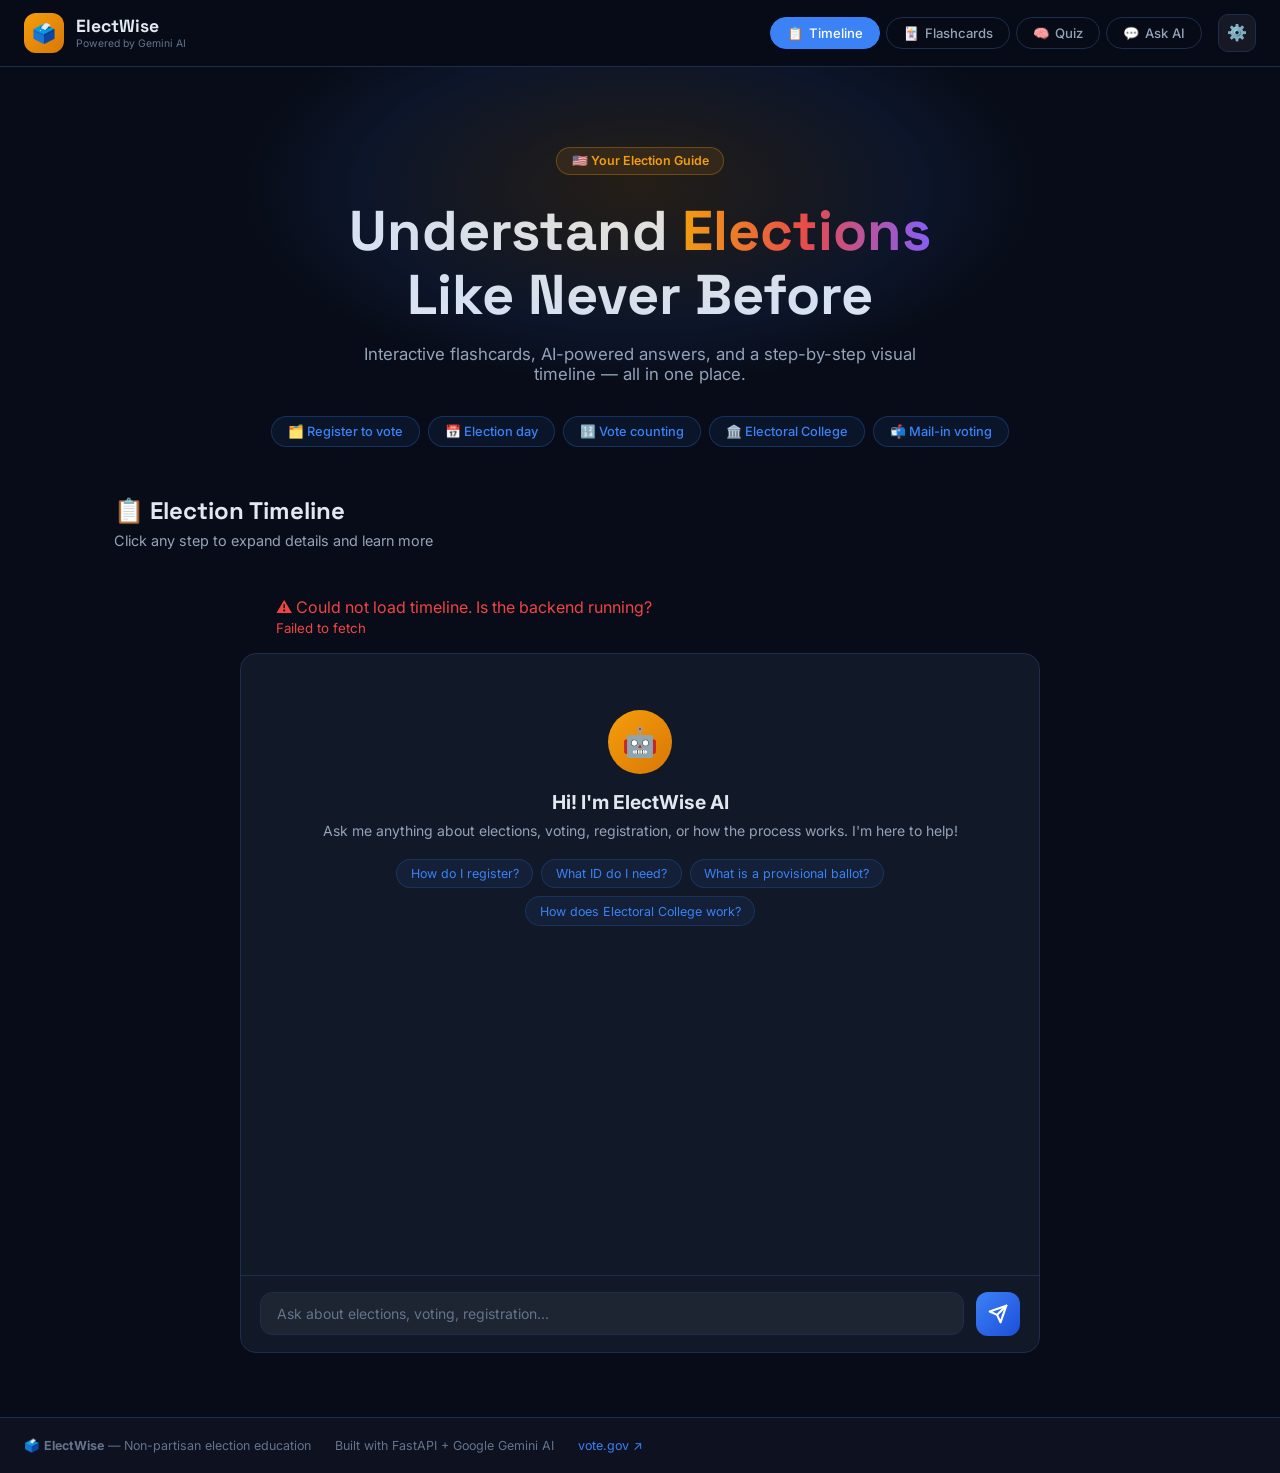
==== static/index.html @ 13a75047 "Initial commit: ElectWise MVP" ====
<!DOCTYPE html>
<html lang="en">
<head>
  <meta charset="UTF-8"/>
  <meta name="viewport" content="width=device-width,initial-scale=1.0"/>
  <title>ElectWise — Interactive Election Guide</title>
  <meta name="description" content="Learn how elections work with interactive flashcards, an AI chat assistant, and a visual timeline. Powered by Google Gemini."/>
  <link rel="preconnect" href="https://fonts.googleapis.com"/>
  <link href="https://fonts.googleapis.com/css2?family=Inter:wght@300;400;500;600;700;800;900&family=Space+Grotesk:wght@400;500;600;700&display=swap" rel="stylesheet"/>
  <link rel="stylesheet" href="/static/style.css"/>
</head>
<body>

<!-- ═══ HEADER ═══ -->
<header id="site-header">
  <div class="header-inner">
    <div class="logo">
      <div class="logo-orb">🗳️</div>
      <div>
        <div class="logo-name">ElectWise</div>
        <div class="logo-tag">Powered by Gemini AI</div>
      </div>
    </div>
    <nav class="main-nav">
      <button class="nav-btn active" data-tab="timeline" onclick="switchTab('timeline')">
        <span>📋</span> Timeline
      </button>
      <button class="nav-btn" data-tab="flashcards" onclick="switchTab('flashcards')">
        <span>🃏</span> Flashcards
      </button>
      <button class="nav-btn" data-tab="quiz" onclick="switchTab('quiz')">
        <span>🧠</span> Quiz
      </button>
      <button class="nav-btn" data-tab="chat" onclick="switchTab('chat')">
        <span>💬</span> Ask AI
      </button>
    </nav>
    <button class="settings-btn" onclick="toggleSettings()" title="API Settings">⚙️</button>
  </div>
</header>

<!-- ═══ SETTINGS DRAWER ═══ -->
<div class="settings-overlay" id="settings-overlay" onclick="toggleSettings()"></div>
<div class="settings-drawer" id="settings-drawer">
  <div class="drawer-header">
    <h3>⚙️ Settings</h3>
    <button onclick="toggleSettings()" class="close-btn">✕</button>
  </div>
  <div class="drawer-body">
    <label class="field-label">🔑 Gemini API Key</label>
    <input type="password" id="api-key-input" placeholder="AIza..." class="field-input"/>
    <button class="save-key-btn" onclick="saveKey()">Save Key</button>
    <a href="https://aistudio.google.com/apikey" target="_blank" class="get-key-link">
      Get a free API key →
    </a>
    <div class="key-status" id="key-status"></div>
    <hr class="drawer-sep"/>
    <label class="field-label">🌐 Backend URL</label>
    <input type="text" id="backend-url-input" placeholder="http://localhost:8000" class="field-input"/>
    <button class="save-key-btn" onclick="saveBackendUrl()">Save URL</button>
  </div>
</div>

<!-- ═══ HERO ═══ -->
<section class="hero">
  <div class="hero-bg-blur"></div>
  <div class="hero-content">
    <div class="hero-badge">🇺🇸 Your Election Guide</div>
    <h1 class="hero-title">Understand <span class="gradient-text">Elections</span><br/>Like Never Before</h1>
    <p class="hero-sub">Interactive flashcards, AI-powered answers, and a step-by-step visual timeline — all in one place.</p>
    <div class="hero-chips">
      <button class="chip" onclick="quickAsk('How do I register to vote?')">🗂️ Register to vote</button>
      <button class="chip" onclick="quickAsk('What happens on election day?')">📅 Election day</button>
      <button class="chip" onclick="quickAsk('How are votes counted?')">🔢 Vote counting</button>
      <button class="chip" onclick="quickAsk('What is the Electoral College?')">🏛️ Electoral College</button>
      <button class="chip" onclick="quickAsk('Can I vote by mail?')">📬 Mail-in voting</button>
    </div>
  </div>
</section>

<!-- ═══ MAIN CONTENT ═══ -->
<main class="main-content">

  <!-- ── TAB: TIMELINE ── -->
  <section class="tab-panel active" id="tab-timeline">
    <div class="section-header">
      <h2>📋 Election Timeline</h2>
      <p>Click any step to expand details and learn more</p>
    </div>
    <div class="timeline-wrapper">
      <div class="timeline-track" id="timeline-track">
        <div class="timeline-loading">⏳ Loading timeline...</div>
      </div>
    </div>
  </section>

  <!-- ── TAB: FLASHCARDS ── -->
  <section class="tab-panel" id="tab-flashcards">
    <div class="section-header">
      <h2>🃏 Flashcards</h2>
      <p>Tap a card to reveal the answer. Use the controls to navigate or generate new topics.</p>
    </div>
    <div class="fc-controls">
      <div class="fc-topic-row">
        <input type="text" id="fc-topic" placeholder="Topic (e.g. voter registration)" class="field-input topic-input"/>
        <button class="gen-btn" onclick="generateFlashcards()" id="fc-gen-btn">
          ✨ Generate Cards
        </button>
      </div>
      <div class="fc-topic-chips">
        <button class="topic-chip" onclick="setFcTopic('voter registration')">Registration</button>
        <button class="topic-chip" onclick="setFcTopic('election day voting process')">Voting Day</button>
        <button class="topic-chip" onclick="setFcTopic('Electoral College')">Electoral College</button>
        <button class="topic-chip" onclick="setFcTopic('mail-in and absentee voting')">Mail-in Voting</button>
        <button class="topic-chip" onclick="setFcTopic('how votes are counted')">Vote Counting</button>
      </div>
    </div>
    <div class="fc-area">
      <div class="fc-card-wrapper" id="fc-card-wrapper">
        <div class="fc-empty-state">
          <div class="empty-icon">🃏</div>
          <h3>No flashcards yet</h3>
          <p>Enter a topic above and click "Generate Cards" to create AI-powered flashcards.</p>
        </div>
      </div>
      <div class="fc-nav" id="fc-nav" style="display:none">
        <button class="fc-arrow" onclick="fcPrev()" id="fc-prev">‹</button>
        <span class="fc-counter" id="fc-counter">1 / 6</span>
        <button class="fc-arrow" onclick="fcNext()" id="fc-next">›</button>
      </div>
      <div class="fc-progress" id="fc-progress"></div>
    </div>
  </section>

  <!-- ── TAB: QUIZ ── -->
  <section class="tab-panel" id="tab-quiz">
    <div class="section-header">
      <h2>🧠 Knowledge Quiz</h2>
      <p>Test what you know about elections. Get a new AI-generated quiz anytime.</p>
    </div>
    <div class="quiz-controls">
      <div class="fc-topic-row">
        <input type="text" id="quiz-topic" placeholder="Topic (e.g. voting rights)" class="field-input topic-input"/>
        <button class="gen-btn" onclick="generateQuiz()" id="quiz-gen-btn">
          🧠 Start Quiz
        </button>
      </div>
      <div class="fc-topic-chips">
        <button class="topic-chip" onclick="setQuizTopic('general election process')">General</button>
        <button class="topic-chip" onclick="setQuizTopic('voter registration and eligibility')">Registration</button>
        <button class="topic-chip" onclick="setQuizTopic('Electoral College and presidential elections')">Electoral College</button>
        <button class="topic-chip" onclick="setQuizTopic('election security and vote counting')">Vote Counting</button>
      </div>
    </div>
    <div id="quiz-area">
      <div class="fc-empty-state">
        <div class="empty-icon">🧠</div>
        <h3>Ready to be tested?</h3>
        <p>Choose a topic and click "Start Quiz" to get 5 AI-generated questions.</p>
      </div>
    </div>
  </section>

  <!-- ── TAB: CHAT ── -->
  <section class="tab-panel" id="tab-chat">
    <div class="chat-container">
      <div class="chat-messages" id="chat-messages">
        <div class="chat-welcome">
          <div class="welcome-orb">🤖</div>
          <h3>Hi! I'm ElectWise AI</h3>
          <p>Ask me anything about elections, voting, registration, or how the process works. I'm here to help!</p>
          <div class="welcome-suggestions">
            <button onclick="quickAsk('How do I register to vote for the first time?')">How do I register?</button>
            <button onclick="quickAsk('What ID do I need to vote?')">What ID do I need?</button>
            <button onclick="quickAsk('What is a provisional ballot?')">What is a provisional ballot?</button>
            <button onclick="quickAsk('How does the Electoral College work?')">How does Electoral College work?</button>
          </div>
        </div>
      </div>
      <div class="chat-input-bar">
        <input
          type="text"
          id="chat-input"
          placeholder="Ask about elections, voting, registration..."
          onkeydown="if(event.key==='Enter' && !event.shiftKey){event.preventDefault();sendChat();}"
          autocomplete="off"
        />
        <button class="send-btn" id="send-btn" onclick="sendChat()">
          <svg width="20" height="20" viewBox="0 0 24 24" fill="none" stroke="currentColor" stroke-width="2.5" stroke-linecap="round" stroke-linejoin="round">
            <line x1="22" y1="2" x2="11" y2="13"></line>
            <polygon points="22 2 15 22 11 13 2 9 22 2"></polygon>
          </svg>
        </button>
      </div>
    </div>
  </section>

</main>

<!-- ═══ FOOTER ═══ -->
<footer class="site-footer">
  <div class="footer-inner">
    <span>🗳️ <strong>ElectWise</strong> — Non-partisan election education</span>
    <span>Built with FastAPI + Google Gemini AI</span>
    <a href="https://vote.gov" target="_blank">vote.gov ↗</a>
  </div>
</footer>

<script src="/static/app.js"></script>
</body>
</html>
---- static/style.css ----
/* ── TOKENS ── */
:root {
  --bg: #080c18;
  --bg2: #0d1120;
  --card: #111827;
  --card2: #161d2e;
  --border: #1e2d4a;
  --border2: #243352;
  --accent: #f59e0b;
  --accent2: #3b82f6;
  --accent3: #8b5cf6;
  --success: #10b981;
  --danger: #ef4444;
  --text: #e2e8f0;
  --muted: #64748b;
  --muted2: #94a3b8;
  --radius: 16px;
  --radius-sm: 10px;
  --shadow: 0 8px 32px rgba(0, 0, 0, .4);
}

*,
*::before,
*::after {
  margin: 0;
  padding: 0;
  box-sizing: border-box;
}

html {
  scroll-behavior: smooth;
}

body {
  font-family: 'Inter', sans-serif;
  background: var(--bg);
  color: var(--text);
  min-height: 100vh;
  overflow-x: hidden;
}

/* ── SCROLLBAR ── */
::-webkit-scrollbar {
  width: 6px;
}

::-webkit-scrollbar-track {
  background: var(--bg2);
}

::-webkit-scrollbar-thumb {
  background: var(--border2);
  border-radius: 99px;
}

/* ── HEADER ── */
#site-header {
  position: sticky;
  top: 0;
  z-index: 200;
  background: rgba(8, 12, 24, .85);
  backdrop-filter: blur(20px);
  border-bottom: 1px solid var(--border);
}

.header-inner {
  max-width: 1280px;
  margin: 0 auto;
  padding: .8rem 1.5rem;
  display: flex;
  align-items: center;
  gap: 1rem;
}

.logo {
  display: flex;
  align-items: center;
  gap: .75rem;
}

.logo-orb {
  width: 40px;
  height: 40px;
  border-radius: 12px;
  background: linear-gradient(135deg, #f59e0b, #d97706);
  display: flex;
  align-items: center;
  justify-content: center;
  font-size: 1.2rem;
  flex-shrink: 0;
}

.logo-name {
  font-family: 'Space Grotesk', sans-serif;
  font-size: 1.1rem;
  font-weight: 700;
}

.logo-tag {
  font-size: .65rem;
  color: var(--muted);
}

.main-nav {
  display: flex;
  gap: .4rem;
  margin-left: auto;
}

.nav-btn {
  background: transparent;
  border: 1px solid var(--border);
  color: var(--muted2);
  padding: .45rem 1rem;
  border-radius: 99px;
  cursor: pointer;
  font-size: .82rem;
  font-family: 'Inter', sans-serif;
  font-weight: 500;
  transition: all .2s;
  display: flex;
  align-items: center;
  gap: .35rem;
}

.nav-btn:hover {
  border-color: var(--accent2);
  color: var(--accent2);
}

.nav-btn.active {
  background: var(--accent2);
  border-color: var(--accent2);
  color: #fff;
}

.settings-btn {
  background: rgba(255, 255, 255, .06);
  border: 1px solid var(--border);
  border-radius: 10px;
  width: 38px;
  height: 38px;
  cursor: pointer;
  font-size: 1rem;
  color: var(--muted2);
  transition: all .2s;
  flex-shrink: 0;
}

.settings-btn:hover {
  border-color: var(--accent);
  color: var(--accent);
}

@media(max-width:640px) {
  .nav-btn span {
    display: none;
  }

  .nav-btn {
    padding: .45rem .7rem;
  }
}

/* ── SETTINGS DRAWER ── */
.settings-overlay {
  position: fixed;
  inset: 0;
  background: rgba(0, 0, 0, .5);
  z-index: 300;
  opacity: 0;
  pointer-events: none;
  transition: opacity .3s;
}

.settings-overlay.open {
  opacity: 1;
  pointer-events: all;
}

.settings-drawer {
  position: fixed;
  top: 0;
  right: 0;
  height: 100vh;
  width: 340px;
  background: var(--card);
  border-left: 1px solid var(--border);
  z-index: 400;
  transform: translateX(100%);
  transition: transform .3s ease;
  display: flex;
  flex-direction: column;
}

.settings-drawer.open {
  transform: translateX(0);
}

.drawer-header {
  display: flex;
  align-items: center;
  justify-content: space-between;
  padding: 1.25rem 1.5rem;
  border-bottom: 1px solid var(--border);
}

.drawer-header h3 {
  font-size: 1rem;
  font-weight: 700;
}

.close-btn {
  background: rgba(255, 255, 255, .06);
  border: 1px solid var(--border);
  border-radius: 8px;
  width: 32px;
  height: 32px;
  cursor: pointer;
  color: var(--muted2);
  font-size: .9rem;
}

.drawer-body {
  padding: 1.5rem;
  display: flex;
  flex-direction: column;
  gap: 1rem;
  flex: 1;
  overflow-y: auto;
}

.field-label {
  font-size: .8rem;
  color: var(--muted2);
  font-weight: 500;
}

.field-input {
  width: 100%;
  background: rgba(255, 255, 255, .05);
  border: 1px solid var(--border);
  border-radius: var(--radius-sm);
  padding: .65rem 1rem;
  color: var(--text);
  font-size: .875rem;
  font-family: 'Inter', sans-serif;
  outline: none;
  transition: border .2s;
}

.field-input:focus {
  border-color: var(--accent2);
}

.field-input::placeholder {
  color: var(--muted);
}

.save-key-btn {
  background: linear-gradient(135deg, var(--accent2), #1d4ed8);
  border: none;
  border-radius: var(--radius-sm);
  padding: .6rem 1rem;
  color: #fff;
  font-size: .85rem;
  font-weight: 600;
  cursor: pointer;
  font-family: 'Inter', sans-serif;
  transition: opacity .2s;
}

.save-key-btn:hover {
  opacity: .85;
}

.get-key-link {
  color: var(--accent);
  font-size: .8rem;
  text-decoration: none;
}

.get-key-link:hover {
  text-decoration: underline;
}

.key-status {
  font-size: .78rem;
}

.key-status.ok {
  color: var(--success);
}

.key-status.err {
  color: var(--danger);
}

.drawer-sep {
  border: none;
  border-top: 1px solid var(--border);
}

/* ── HERO ── */
.hero {
  position: relative;
  text-align: center;
  padding: 5rem 1.5rem 3rem;
  overflow: hidden;
}

.hero-bg-blur {
  position: absolute;
  top: -80px;
  left: 50%;
  transform: translateX(-50%);
  width: 800px;
  height: 400px;
  border-radius: 50%;
  background: radial-gradient(ellipse, rgba(245, 158, 11, .12) 0%, rgba(59, 130, 246, .08) 50%, transparent 70%);
  pointer-events: none;
}

.hero-badge {
  display: inline-flex;
  align-items: center;
  gap: .4rem;
  background: rgba(245, 158, 11, .1);
  border: 1px solid rgba(245, 158, 11, .3);
  color: var(--accent);
  border-radius: 99px;
  padding: .35rem .9rem;
  font-size: .78rem;
  font-weight: 600;
  margin-bottom: 1.5rem;
}

.hero-title {
  font-family: 'Space Grotesk', sans-serif;
  font-size: clamp(2rem, 5vw, 3.5rem);
  font-weight: 700;
  line-height: 1.15;
  margin-bottom: 1rem;
}

.gradient-text {
  background: linear-gradient(90deg, #f59e0b, #ef4444, #8b5cf6);
  -webkit-background-clip: text;
  -webkit-text-fill-color: transparent;
}

.hero-sub {
  color: var(--muted2);
  font-size: 1.05rem;
  max-width: 560px;
  margin: 0 auto 2rem;
}

.hero-chips {
  display: flex;
  flex-wrap: wrap;
  gap: .5rem;
  justify-content: center;
}

.chip {
  background: rgba(59, 130, 246, .08);
  border: 1px solid rgba(59, 130, 246, .25);
  color: var(--accent2);
  border-radius: 99px;
  padding: .45rem 1rem;
  font-size: .8rem;
  font-weight: 500;
  cursor: pointer;
  font-family: 'Inter', sans-serif;
  transition: all .2s;
}

.chip:hover {
  background: rgba(59, 130, 246, .18);
  transform: translateY(-2px);
}

/* ── MAIN LAYOUT ── */
.main-content {
  max-width: 1100px;
  margin: 0 auto;
  padding: 0 1.5rem 4rem;
}

.tab-panel {
  display: none;
  animation: fadeUp .35s ease;
}

.tab-panel.active {
  display: block;
}

@keyframes fadeUp {
  from {
    opacity: 0;
    transform: translateY(14px);
  }

  to {
    opacity: 1;
    transform: translateY(0);
  }
}

.section-header {
  margin-bottom: 2rem;
}

.section-header h2 {
  font-family: 'Space Grotesk', sans-serif;
  font-size: 1.5rem;
  font-weight: 700;
  margin-bottom: .35rem;
}

.section-header p {
  color: var(--muted2);
  font-size: .9rem;
}

/* ── TIMELINE ── */
.timeline-wrapper {
  max-width: 760px;
  margin: 0 auto;
}

.timeline-track {
  display: flex;
  flex-direction: column;
  gap: 0;
}

.tl-item {
  display: flex;
  gap: 1.2rem;
  cursor: pointer;
  padding: 1rem 1rem 1rem 0;
  position: relative;
  border-radius: var(--radius);
  transition: background .2s;
}

.tl-item:hover {
  background: rgba(255, 255, 255, .03);
}

.tl-left {
  display: flex;
  flex-direction: column;
  align-items: center;
  flex-shrink: 0;
}

.tl-bubble {
  width: 44px;
  height: 44px;
  border-radius: 50%;
  display: flex;
  align-items: center;
  justify-content: center;
  font-size: 1.1rem;
  flex-shrink: 0;
  border: 2px solid var(--border);
  background: var(--card2);
  transition: all .3s;
  z-index: 1;
}

.tl-item.expanded .tl-bubble {
  border-color: var(--accent);
  background: rgba(245, 158, 11, .15);
  box-shadow: 0 0 20px rgba(245, 158, 11, .3);
}

.tl-connector {
  width: 2px;
  flex: 1;
  background: var(--border);
  min-height: 24px;
  margin: 4px 0;
}

.tl-body {
  flex: 1;
  padding-top: .35rem;
}

.tl-phase-tag {
  font-size: .65rem;
  font-weight: 700;
  letter-spacing: .06em;
  text-transform: uppercase;
  color: var(--muted);
  margin-bottom: .2rem;
}

.tl-title {
  font-size: 1rem;
  font-weight: 700;
  margin-bottom: .2rem;
}

.tl-subtitle {
  font-size: .82rem;
  color: var(--muted2);
  margin-bottom: .5rem;
}

.tl-deadline {
  display: inline-flex;
  align-items: center;
  gap: .3rem;
  background: rgba(59, 130, 246, .1);
  border: 1px solid rgba(59, 130, 246, .2);
  color: var(--accent2);
  border-radius: 99px;
  padding: .2rem .6rem;
  font-size: .7rem;
}

.tl-detail-box {
  margin-top: .8rem;
  background: rgba(255, 255, 255, .03);
  border: 1px solid var(--border);
  border-left: 3px solid var(--accent);
  border-radius: var(--radius-sm);
  padding: 1rem;
  display: none;
  animation: fadeUp .25s ease;
}

.tl-item.expanded .tl-detail-box {
  display: block;
}

.tl-detail-box p {
  font-size: .85rem;
  color: var(--muted2);
  line-height: 1.7;
  margin-bottom: .75rem;
}

.tl-tips {
  list-style: none;
  display: flex;
  flex-direction: column;
  gap: .35rem;
}

.tl-tips li {
  font-size: .8rem;
  color: var(--text);
  display: flex;
  gap: .5rem;
}

.tl-tips li::before {
  content: "💡";
  flex-shrink: 0;
}

.timeline-loading {
  color: var(--muted);
  padding: 2rem;
  text-align: center;
}

/* ── FLASHCARDS ── */
.fc-controls {
  margin-bottom: 1.5rem;
  display: flex;
  flex-direction: column;
  gap: .75rem;
}

.fc-topic-row {
  display: flex;
  gap: .75rem;
}

.topic-input {
  flex: 1;
}

.gen-btn {
  background: linear-gradient(135deg, var(--accent), #d97706);
  border: none;
  border-radius: var(--radius-sm);
  padding: .65rem 1.25rem;
  color: #000;
  font-size: .875rem;
  font-weight: 700;
  cursor: pointer;
  font-family: 'Inter', sans-serif;
  white-space: nowrap;
  transition: opacity .2s, transform .15s;
}

.gen-btn:hover {
  opacity: .9;
  transform: translateY(-1px);
}

.gen-btn:disabled {
  opacity: .5;
  cursor: not-allowed;
  transform: none;
}

.fc-topic-chips {
  display: flex;
  flex-wrap: wrap;
  gap: .4rem;
}

.topic-chip {
  background: rgba(139, 92, 246, .08);
  border: 1px solid rgba(139, 92, 246, .25);
  color: var(--accent3);
  border-radius: 99px;
  padding: .35rem .8rem;
  font-size: .75rem;
  font-weight: 500;
  cursor: pointer;
  font-family: 'Inter', sans-serif;
  transition: all .2s;
}

.topic-chip:hover {
  background: rgba(139, 92, 246, .18);
}

.fc-area {
  display: flex;
  flex-direction: column;
  align-items: center;
  gap: 1.25rem;
}

.fc-card-wrapper {
  width: 100%;
  max-width: 600px;
  min-height: 300px;
  display: flex;
  align-items: center;
  justify-content: center;
}

.fc-empty-state {
  text-align: center;
  padding: 3rem 2rem;
  color: var(--muted2);
}

.empty-icon {
  font-size: 3rem;
  margin-bottom: 1rem;
}

.fc-empty-state h3 {
  font-size: 1.1rem;
  margin-bottom: .5rem;
  color: var(--text);
}

.fc-empty-state p {
  font-size: .875rem;
}

.flashcard {
  width: 100%;
  max-width: 600px;
  min-height: 300px;
  perspective: 1200px;
  cursor: pointer;
}

.fc-inner {
  position: relative;
  width: 100%;
  min-height: 300px;
  transform-style: preserve-3d;
  transition: transform .55s ease;
}

.flashcard.flipped .fc-inner {
  transform: rotateY(180deg);
}

.fc-front,
.fc-back {
  position: absolute;
  inset: 0;
  backface-visibility: hidden;
  border-radius: var(--radius);
  border: 1px solid var(--border);
  padding: 2rem;
  display: flex;
  flex-direction: column;
}

.fc-front {
  background: var(--card);
  justify-content: space-between;
}

.fc-back {
  background: linear-gradient(135deg, var(--card), var(--card2));
  transform: rotateY(180deg);
  justify-content: space-between;
}

.fc-cat {
  font-size: .7rem;
  font-weight: 700;
  letter-spacing: .08em;
  text-transform: uppercase;
  color: var(--accent2);
}

.fc-emoji {
  font-size: 2.5rem;
  text-align: center;
  margin: 1rem 0;
}

.fc-question {
  font-size: 1.1rem;
  font-weight: 600;
  line-height: 1.5;
  flex: 1;
  display: flex;
  align-items: center;
  justify-content: center;
  text-align: center;
}

.fc-hint {
  font-size: .72rem;
  color: var(--muted);
  text-align: center;
  margin-top: .75rem;
}

.fc-diff {
  display: inline-block;
  font-size: .65rem;
  font-weight: 700;
  padding: .2rem .55rem;
  border-radius: 99px;
  text-transform: uppercase;
  letter-spacing: .05em;
  align-self: flex-start;
}

.fc-diff.beginner {
  background: rgba(16, 185, 129, .15);
  color: var(--success);
}

.fc-diff.intermediate {
  background: rgba(245, 158, 11, .15);
  color: var(--accent);
}

.fc-diff.advanced {
  background: rgba(239, 68, 68, .15);
  color: var(--danger);
}

.fc-answer {
  font-size: .9rem;
  line-height: 1.7;
  flex: 1;
  color: var(--text);
}

.fc-fact {
  background: rgba(245, 158, 11, .08);
  border: 1px solid rgba(245, 158, 11, .2);
  border-radius: 8px;
  padding: .6rem .8rem;
  font-size: .78rem;
  color: var(--accent);
  margin-top: .75rem;
}

.fc-nav {
  display: flex;
  align-items: center;
  gap: 1.25rem;
}

.fc-arrow {
  background: var(--card2);
  border: 1px solid var(--border);
  color: var(--text);
  width: 44px;
  height: 44px;
  border-radius: 50%;
  font-size: 1.4rem;
  cursor: pointer;
  transition: all .2s;
  display: flex;
  align-items: center;
  justify-content: center;
}

.fc-arrow:hover {
  border-color: var(--accent2);
  color: var(--accent2);
}

.fc-counter {
  font-size: .9rem;
  color: var(--muted2);
  font-weight: 500;
  min-width: 60px;
  text-align: center;
}

.fc-progress {
  display: flex;
  gap: 6px;
  flex-wrap: wrap;
  justify-content: center;
}

.fc-dot {
  width: 8px;
  height: 8px;
  border-radius: 50%;
  background: var(--border);
  transition: background .3s;
}

.fc-dot.active {
  background: var(--accent2);
}

.fc-dot.seen {
  background: var(--muted);
}

/* ── QUIZ ── */
#tab-quiz .section-header {
  text-align: center;
}

#tab-quiz .fc-topic-chips {
  justify-content: center;
}

.quiz-controls {
  margin: 0 auto 1.5rem auto;
  max-width: 720px;
  display: flex;
  flex-direction: column;
  gap: .75rem;
}

#quiz-area {
  max-width: 720px;
  margin: 0 auto;
}

.quiz-q {
  background: var(--card);
  border: 1px solid var(--border);
  border-radius: var(--radius);
  padding: 1.5rem;
  margin-bottom: 1rem;
  animation: fadeUp .3s ease;
}

.quiz-q-header {
  display: flex;
  align-items: flex-start;
  gap: .75rem;
  margin-bottom: 1.1rem;
}

.quiz-num {
  width: 32px;
  height: 32px;
  border-radius: 50%;
  flex-shrink: 0;
  background: linear-gradient(135deg, var(--accent2), var(--accent3));
  display: flex;
  align-items: center;
  justify-content: center;
  font-size: .8rem;
  font-weight: 700;
}

.quiz-text {
  font-size: 1rem;
  font-weight: 600;
  line-height: 1.5;
  padding-top: .2rem;
}

.quiz-options {
  display: flex;
  flex-direction: column;
  gap: .6rem;
}

.quiz-opt {
  background: rgba(255, 255, 255, .04);
  border: 1px solid var(--border);
  border-radius: var(--radius-sm);
  padding: .75rem 1rem;
  font-size: .875rem;
  cursor: pointer;
  text-align: left;
  font-family: 'Inter', sans-serif;
  color: var(--text);
  transition: all .2s;
  display: flex;
  align-items: center;
  gap: .75rem;
}

.quiz-opt:hover:not(:disabled) {
  border-color: var(--accent2);
  background: rgba(59, 130, 246, .08);
}

.quiz-opt.correct {
  border-color: var(--success);
  background: rgba(16, 185, 129, .12);
  color: var(--success);
}

.quiz-opt.wrong {
  border-color: var(--danger);
  background: rgba(239, 68, 68, .12);
  color: var(--danger);
}

.quiz-opt:disabled {
  cursor: default;
}

.opt-letter {
  width: 26px;
  height: 26px;
  border-radius: 50%;
  border: 1px solid var(--border);
  display: flex;
  align-items: center;
  justify-content: center;
  font-size: .75rem;
  font-weight: 700;
  flex-shrink: 0;
}

.quiz-explanation {
  margin-top: .85rem;
  padding: .75rem 1rem;
  background: rgba(255, 255, 255, .04);
  border-left: 3px solid var(--success);
  border-radius: 0 8px 8px 0;
  font-size: .82rem;
  color: var(--muted2);
  line-height: 1.6;
  display: none;
  animation: fadeUp .25s ease;
}

.quiz-explanation.visible {
  display: block;
}

.quiz-score {
  background: linear-gradient(135deg, var(--card), var(--card2));
  border: 1px solid var(--border);
  border-radius: var(--radius);
  padding: 2rem;
  text-align: center;
  margin-top: 1rem;
}

.score-big {
  font-size: 3rem;
  font-weight: 800;
  font-family: 'Space Grotesk', sans-serif;
}

.score-label {
  font-size: .9rem;
  color: var(--muted2);
  margin-top: .5rem;
}

.retry-btn {
  margin-top: 1.25rem;
  background: var(--accent2);
  border: none;
  border-radius: var(--radius-sm);
  padding: .7rem 1.5rem;
  color: #fff;
  font-size: .9rem;
  font-weight: 600;
  cursor: pointer;
  font-family: 'Inter', sans-serif;
  transition: opacity .2s;
}

.retry-btn:hover {
  opacity: .85;
}

/* ── CHAT ── */
#tab-chat {
  height: calc(100vh - 200px);
  display: flex;
  flex-direction: column;
}

#tab-chat.active {
  display: flex;
}

.chat-container {
  flex: 1;
  display: flex;
  flex-direction: column;
  background: var(--card);
  border: 1px solid var(--border);
  border-radius: var(--radius);
  overflow: hidden;
  max-width: 800px;
  margin: 0 auto;
  width: 100%;
}

.chat-messages {
  flex: 1;
  overflow-y: auto;
  padding: 1.5rem;
  display: flex;
  flex-direction: column;
  gap: 1rem;
}

.chat-welcome {
  text-align: center;
  padding: 2rem 1rem;
}

.welcome-orb {
  width: 64px;
  height: 64px;
  border-radius: 50%;
  background: linear-gradient(135deg, #f59e0b, #d97706);
  display: flex;
  align-items: center;
  justify-content: center;
  font-size: 1.8rem;
  margin: 0 auto 1rem;
}

.chat-welcome h3 {
  font-size: 1.2rem;
  font-weight: 700;
  margin-bottom: .5rem;
}

.chat-welcome p {
  color: var(--muted2);
  font-size: .875rem;
  margin-bottom: 1.25rem;
}

.welcome-suggestions {
  display: flex;
  flex-wrap: wrap;
  gap: .5rem;
  justify-content: center;
}

.welcome-suggestions button {
  background: rgba(59, 130, 246, .08);
  border: 1px solid rgba(59, 130, 246, .2);
  color: var(--accent2);
  border-radius: 99px;
  padding: .4rem .85rem;
  font-size: .78rem;
  cursor: pointer;
  font-family: 'Inter', sans-serif;
  transition: all .2s;
}

.welcome-suggestions button:hover {
  background: rgba(59, 130, 246, .18);
}

.chat-msg {
  display: flex;
  gap: .75rem;
  animation: fadeUp .3s ease;
}

.chat-msg.user {
  flex-direction: row-reverse;
}

.msg-avatar {
  width: 34px;
  height: 34px;
  border-radius: 50%;
  flex-shrink: 0;
  display: flex;
  align-items: center;
  justify-content: center;
  font-size: .9rem;
}

.ai-av {
  background: linear-gradient(135deg, #f59e0b, #d97706);
}

.user-av {
  background: linear-gradient(135deg, #3b82f6, #1d4ed8);
}

.msg-bubble {
  max-width: 78%;
  background: rgba(255, 255, 255, .05);
  border: 1px solid var(--border);
  border-radius: 14px;
  padding: .75rem 1rem;
  font-size: .875rem;
  line-height: 1.7;
}

.chat-msg.user .msg-bubble {
  background: rgba(59, 130, 246, .12);
  border-color: rgba(59, 130, 246, .25);
}

.msg-bubble strong {
  color: var(--accent);
}

.msg-bubble ul,
.msg-bubble ol {
  margin: .4rem 0 .4rem 1.2rem;
}

.msg-bubble li {
  margin-bottom: .2rem;
}

.typing-dots {
  display: flex;
  gap: 4px;
  align-items: center;
  padding: .2rem 0;
}

.typing-dots span {
  width: 7px;
  height: 7px;
  background: var(--muted);
  border-radius: 50%;
  animation: bounce .8s infinite;
}

.typing-dots span:nth-child(2) {
  animation-delay: .15s;
}

.typing-dots span:nth-child(3) {
  animation-delay: .3s;
}

@keyframes bounce {

  0%,
  80%,
  100% {
    transform: translateY(0);
  }

  40% {
    transform: translateY(-6px);
  }
}

.chat-input-bar {
  padding: 1rem 1.2rem;
  border-top: 1px solid var(--border);
  display: flex;
  gap: .75rem;
  align-items: center;
}

#chat-input {
  flex: 1;
  background: rgba(255, 255, 255, .05);
  border: 1px solid var(--border);
  border-radius: 12px;
  padding: .75rem 1rem;
  color: var(--text);
  font-size: .875rem;
  font-family: 'Inter', sans-serif;
  outline: none;
  transition: border .2s;
}

#chat-input:focus {
  border-color: var(--accent2);
}

#chat-input::placeholder {
  color: var(--muted);
}

.send-btn {
  background: linear-gradient(135deg, var(--accent2), #1d4ed8);
  border: none;
  border-radius: 12px;
  width: 44px;
  height: 44px;
  cursor: pointer;
  color: #fff;
  display: flex;
  align-items: center;
  justify-content: center;
  transition: opacity .2s, transform .15s;
  flex-shrink: 0;
}

.send-btn:hover {
  opacity: .85;
  transform: scale(1.05);
}

.send-btn:disabled {
  opacity: .5;
  cursor: not-allowed;
  transform: none;
}

/* ── FOOTER ── */
.site-footer {
  border-top: 1px solid var(--border);
  background: var(--bg2);
  padding: 1.25rem 1.5rem;
}

.footer-inner {
  max-width: 1280px;
  margin: 0 auto;
  display: flex;
  align-items: center;
  gap: 1.5rem;
  font-size: .78rem;
  color: var(--muted);
  flex-wrap: wrap;
}

.footer-inner a {
  color: var(--accent2);
  text-decoration: none;
}

.footer-inner a:hover {
  text-decoration: underline;
}

/* ── LOADER ── */
.spinner {
  width: 20px;
  height: 20px;
  border: 2px solid rgba(255, 255, 255, .2);
  border-top-color: #fff;
  border-radius: 50%;
  animation: spin .6s linear infinite;
  display: inline-block;
}

@keyframes spin {
  to {
    transform: rotate(360deg);
  }
}
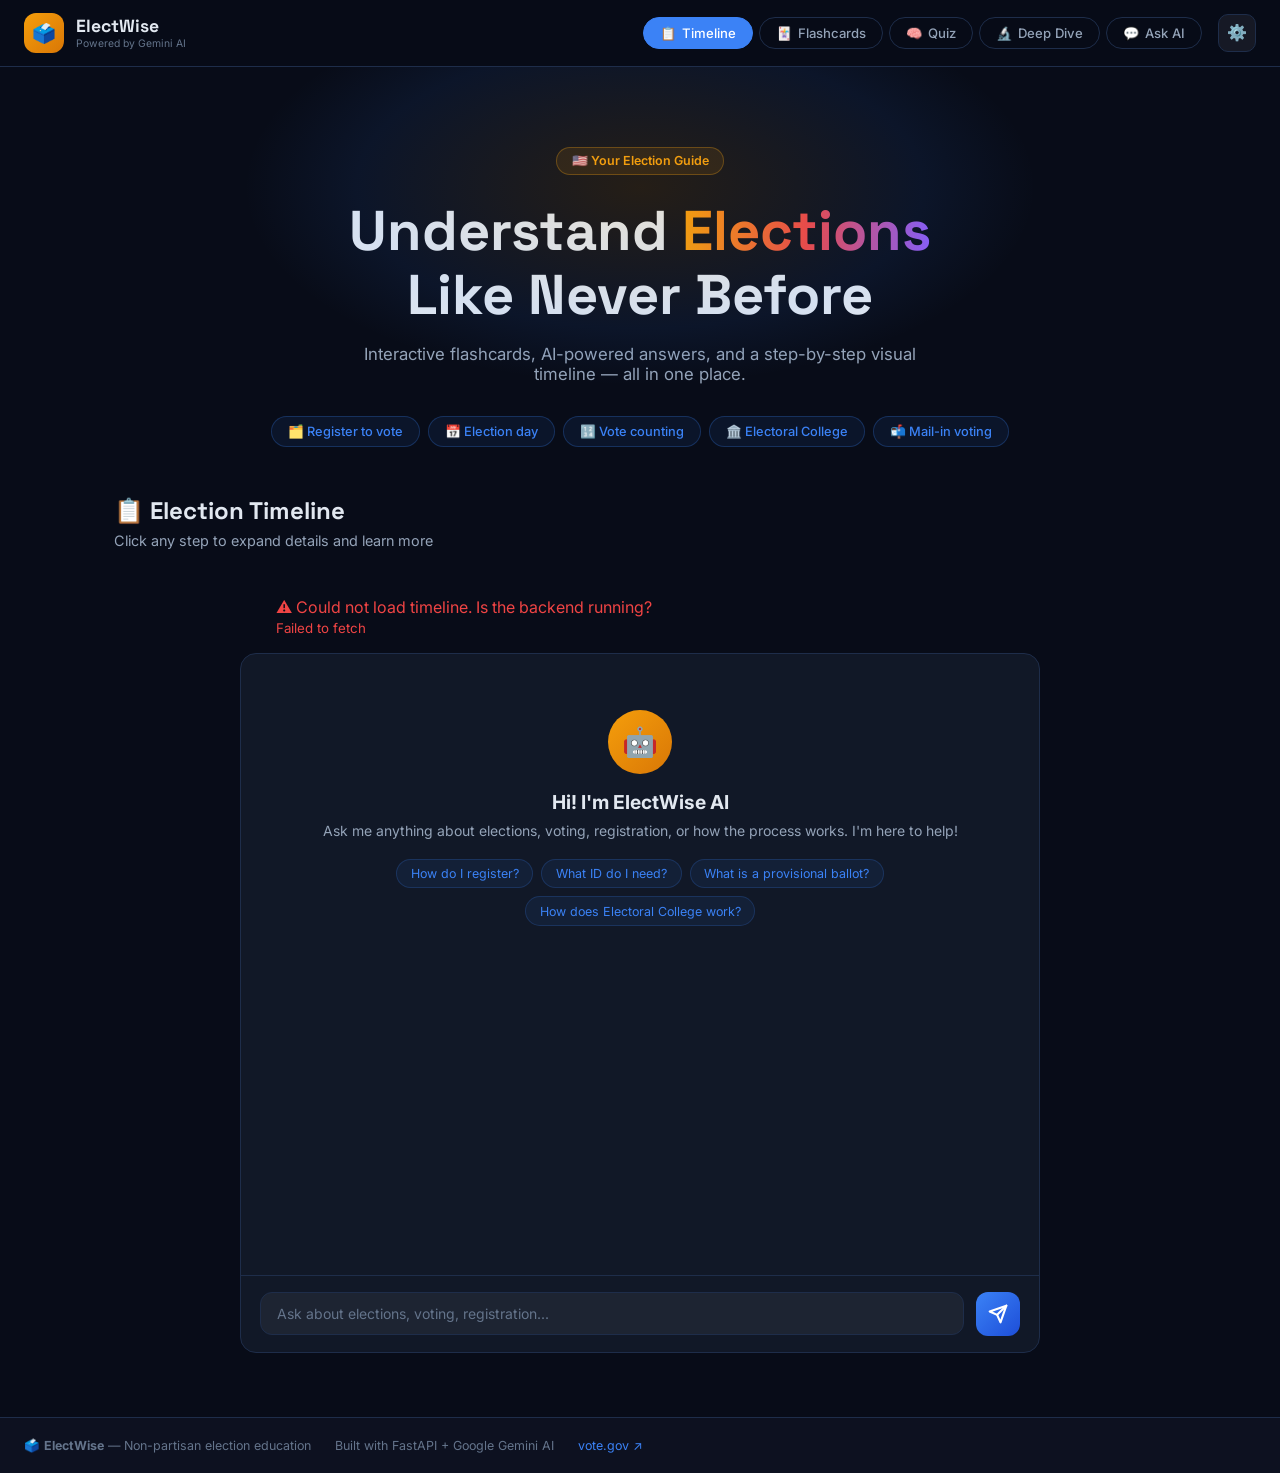
==== commit 66c2f268: "v3.0: Multi-agent RAG pipeline, Deep Dive UI, CI/CD, production README" ====
--- a/static/index.html
+++ b/static/index.html
@@ -30,6 +30,9 @@
       </button>
       <button class="nav-btn" data-tab="quiz" onclick="switchTab('quiz')">
         <span>🧠</span> Quiz
+      </button>
+      <button class="nav-btn" data-tab="deepdive" onclick="switchTab('deepdive')">
+        <span>🔬</span> Deep Dive
       </button>
       <button class="nav-btn" data-tab="chat" onclick="switchTab('chat')">
         <span>💬</span> Ask AI
@@ -195,6 +198,79 @@
     </div>
   </section>
 
+  <!-- ── TAB: DEEP DIVE ── -->
+  <section class="tab-panel" id="tab-deepdive">
+    <div class="section-header">
+      <h2>🔬 Deep Dive AI</h2>
+      <p>4-agent reasoning pipeline with RAG — see exactly <em>how</em> the AI thinks through your question.</p>
+    </div>
+    <div class="dd-input-area">
+      <div class="dd-level-row">
+        <span class="field-label">Experience level:</span>
+        <div class="dd-level-chips">
+          <button class="level-chip active" data-level="beginner" onclick="setLevel('beginner')">🌱 Beginner</button>
+          <button class="level-chip" data-level="intermediate" onclick="setLevel('intermediate')">📘 Intermediate</button>
+          <button class="level-chip" data-level="expert" onclick="setLevel('expert')">🎓 Expert</button>
+        </div>
+      </div>
+      <div class="fc-topic-row" style="margin-top:.75rem">
+        <input type="text" id="dd-question" class="field-input" placeholder="e.g. How does the Electoral College work?" onkeydown="if(event.key==='Enter')runAgent()"/>
+        <button class="gen-btn" id="dd-btn" onclick="runAgent()">🔬 Analyze</button>
+      </div>
+      <div class="fc-topic-chips" style="margin-top:.5rem">
+        <button class="topic-chip" onclick="setDdQ('How does the Electoral College decide the president?')">Electoral College</button>
+        <button class="topic-chip" onclick="setDdQ('What ID do I need to vote?')">Voter ID</button>
+        <button class="topic-chip" onclick="setDdQ('How are mail-in ballots verified?')">Mail-in ballots</button>
+        <button class="topic-chip" onclick="setDdQ('What is a provisional ballot?')">Provisional ballot</button>
+        <button class="topic-chip" onclick="setDdQ('How long does vote counting take?')">Vote counting</button>
+      </div>
+    </div>
+
+    <div id="dd-result" style="display:none">
+      <!-- Confidence Banner -->
+      <div class="dd-confidence" id="dd-confidence"></div>
+
+      <!-- Final Answer -->
+      <div class="dd-card">
+        <div class="dd-card-header"><span>💬</span> AI Answer <span class="dd-agent-tag">PersonaAgent</span></div>
+        <div class="dd-answer" id="dd-answer"></div>
+      </div>
+
+      <!-- RAG Sources -->
+      <div class="dd-card">
+        <div class="dd-card-header"><span>📚</span> Knowledge Sources Retrieved <span class="dd-agent-tag">ResearchAgent · RAG</span></div>
+        <div id="dd-sources"></div>
+      </div>
+
+      <!-- Reasoning Steps -->
+      <div class="dd-card">
+        <div class="dd-card-header"><span>🧩</span> Reasoning Trace <span class="dd-agent-tag">ReasoningAgent</span></div>
+        <ol class="dd-steps" id="dd-steps"></ol>
+      </div>
+
+      <!-- Key Facts -->
+      <div class="dd-card">
+        <div class="dd-card-header"><span>📌</span> Key Facts <span class="dd-agent-tag">ReasoningAgent</span></div>
+        <ul class="dd-facts" id="dd-facts"></ul>
+      </div>
+    </div>
+
+    <div id="dd-empty" class="fc-empty-state">
+      <div class="empty-icon">🔬</div>
+      <h3>Multi-Agent Reasoning</h3>
+      <p>Ask a question and watch 4 specialized AI agents collaborate to produce a verified, explained answer with a confidence score.</p>
+      <div class="dd-agent-flow">
+        <div class="dd-agent-pill">📚 ResearchAgent</div>
+        <div class="dd-flow-arrow">→</div>
+        <div class="dd-agent-pill">🧩 ReasoningAgent</div>
+        <div class="dd-flow-arrow">→</div>
+        <div class="dd-agent-pill">⚖️ CriticAgent</div>
+        <div class="dd-flow-arrow">→</div>
+        <div class="dd-agent-pill">💬 PersonaAgent</div>
+      </div>
+    </div>
+  </section>
+
 </main>
 
 <!-- ═══ FOOTER ═══ -->
--- a/static/style.css
+++ b/static/style.css
@@ -1294,4 +1294,87 @@
   to {
     transform: rotate(360deg);
   }
-}+}
+
+/* ── DEEP DIVE ── */
+.dd-input-area { margin-bottom: 1.5rem; }
+.dd-level-row { display: flex; align-items: center; gap: 1rem; flex-wrap: wrap; margin-bottom: .5rem; }
+.dd-level-chips { display: flex; gap: .4rem; flex-wrap: wrap; }
+.level-chip {
+  background: rgba(255,255,255,.05); border: 1px solid var(--border);
+  color: var(--muted2); border-radius: 99px; padding: .35rem .85rem;
+  font-size: .78rem; font-weight: 500; cursor: pointer;
+  font-family: 'Inter', sans-serif; transition: all .2s;
+}
+.level-chip.active { background: var(--accent3); border-color: var(--accent3); color: #fff; }
+.level-chip:hover:not(.active) { border-color: var(--accent3); color: var(--accent3); }
+
+.dd-confidence {
+  border-radius: var(--radius); padding: 1rem 1.5rem;
+  display: flex; align-items: center; gap: 1rem; margin-bottom: 1rem;
+  font-size: .9rem; font-weight: 600;
+}
+.dd-confidence.high { background: rgba(16,185,129,.1); border: 1px solid rgba(16,185,129,.3); color: var(--success); }
+.dd-confidence.medium { background: rgba(245,158,11,.1); border: 1px solid rgba(245,158,11,.3); color: var(--accent); }
+.dd-confidence.low { background: rgba(239,68,68,.1); border: 1px solid rgba(239,68,68,.3); color: var(--danger); }
+.dd-conf-score { font-size: 2rem; font-weight: 900; font-family: 'Space Grotesk', sans-serif; }
+.dd-conf-detail { display: flex; flex-direction: column; gap: .15rem; }
+.dd-conf-bar-wrap { height: 6px; background: rgba(255,255,255,.1); border-radius: 99px; width: 200px; overflow: hidden; }
+.dd-conf-bar { height: 100%; border-radius: 99px; transition: width 1s ease; }
+
+.dd-card {
+  background: var(--card); border: 1px solid var(--border);
+  border-radius: var(--radius); margin-bottom: 1rem; overflow: hidden;
+  animation: fadeUp .3s ease;
+}
+.dd-card-header {
+  padding: .85rem 1.25rem; border-bottom: 1px solid var(--border);
+  font-size: .85rem; font-weight: 700; display: flex; align-items: center; gap: .6rem;
+  background: rgba(255,255,255,.02);
+}
+.dd-agent-tag {
+  margin-left: auto; font-size: .65rem; font-weight: 700; letter-spacing: .06em;
+  text-transform: uppercase; color: var(--accent3);
+  background: rgba(139,92,246,.1); border: 1px solid rgba(139,92,246,.2);
+  border-radius: 4px; padding: .15rem .4rem;
+}
+.dd-answer { padding: 1.25rem; font-size: .9rem; line-height: 1.8; color: var(--text); }
+.dd-answer strong { color: var(--accent); }
+
+.dd-source-item {
+  display: flex; align-items: flex-start; gap: .75rem; padding: .85rem 1.25rem;
+  border-bottom: 1px solid var(--border);
+}
+.dd-source-item:last-child { border-bottom: none; }
+.dd-source-score {
+  width: 48px; height: 48px; border-radius: 10px; flex-shrink: 0;
+  background: rgba(59,130,246,.1); border: 1px solid rgba(59,130,246,.2);
+  display: flex; align-items: center; justify-content: center;
+  font-size: .75rem; font-weight: 800; color: var(--accent2);
+}
+.dd-source-body { flex: 1; }
+.dd-source-cat { font-size: .65rem; font-weight: 700; text-transform: uppercase; letter-spacing: .06em; color: var(--muted); }
+.dd-source-title { font-size: .875rem; font-weight: 600; margin: .15rem 0; }
+.dd-source-snippet { font-size: .78rem; color: var(--muted2); line-height: 1.6; }
+
+.dd-steps { list-style: none; padding: 1rem 1.25rem; display: flex; flex-direction: column; gap: .6rem; counter-reset: step; }
+.dd-steps li {
+  display: flex; gap: .75rem; font-size: .875rem; line-height: 1.6; color: var(--muted2);
+  counter-increment: step;
+}
+.dd-steps li::before {
+  content: counter(step); width: 24px; height: 24px; border-radius: 50%; flex-shrink: 0;
+  background: linear-gradient(135deg, var(--accent2), var(--accent3));
+  display: flex; align-items: center; justify-content: center;
+  font-size: .7rem; font-weight: 700; color: #fff; margin-top: .1rem;
+}
+.dd-facts { list-style: none; padding: .85rem 1.25rem; display: flex; flex-direction: column; gap: .5rem; }
+.dd-facts li { font-size: .875rem; color: var(--text); display: flex; gap: .6rem; line-height: 1.6; }
+.dd-facts li::before { content: "✅"; flex-shrink: 0; }
+
+.dd-agent-flow { display: flex; align-items: center; gap: .5rem; flex-wrap: wrap; justify-content: center; margin-top: 1.5rem; }
+.dd-agent-pill {
+  background: rgba(139,92,246,.1); border: 1px solid rgba(139,92,246,.25);
+  color: var(--accent3); border-radius: 99px; padding: .4rem 1rem; font-size: .8rem; font-weight: 600;
+}
+.dd-flow-arrow { color: var(--muted); font-size: 1.2rem; }
